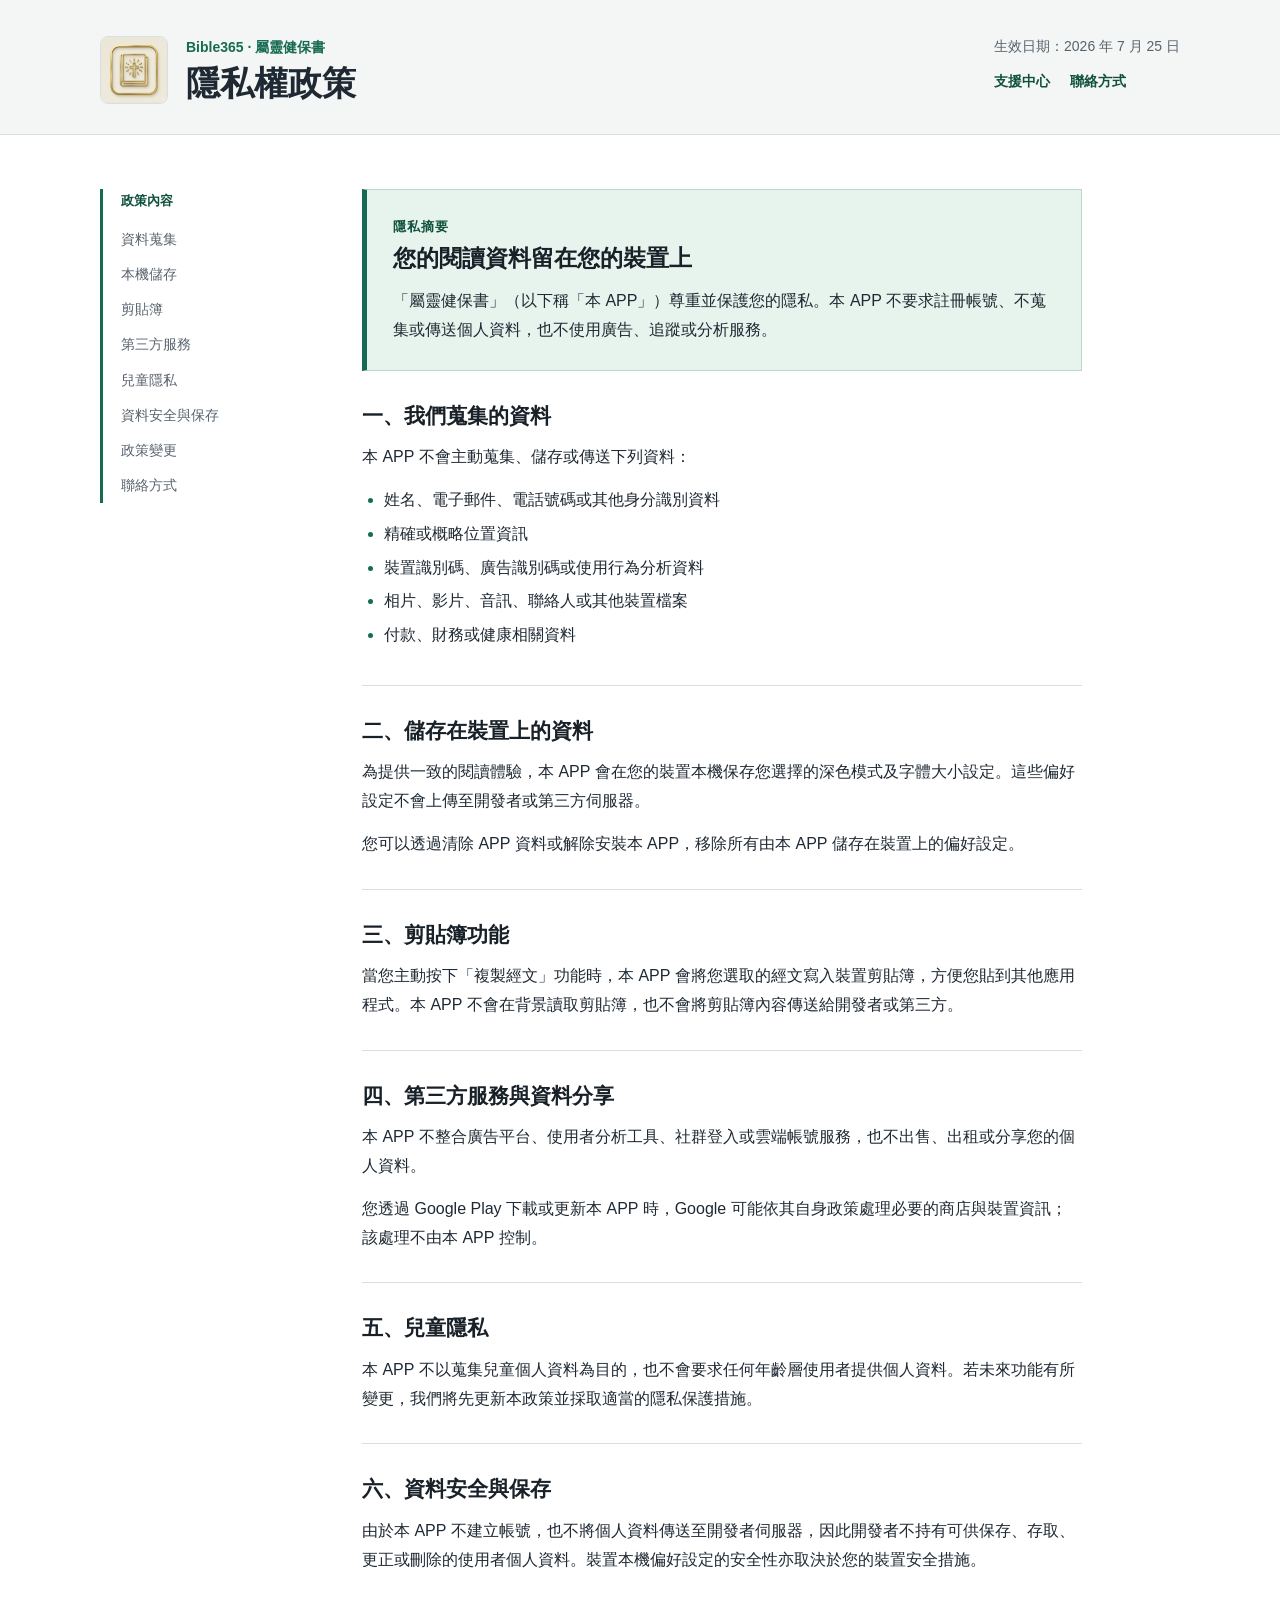
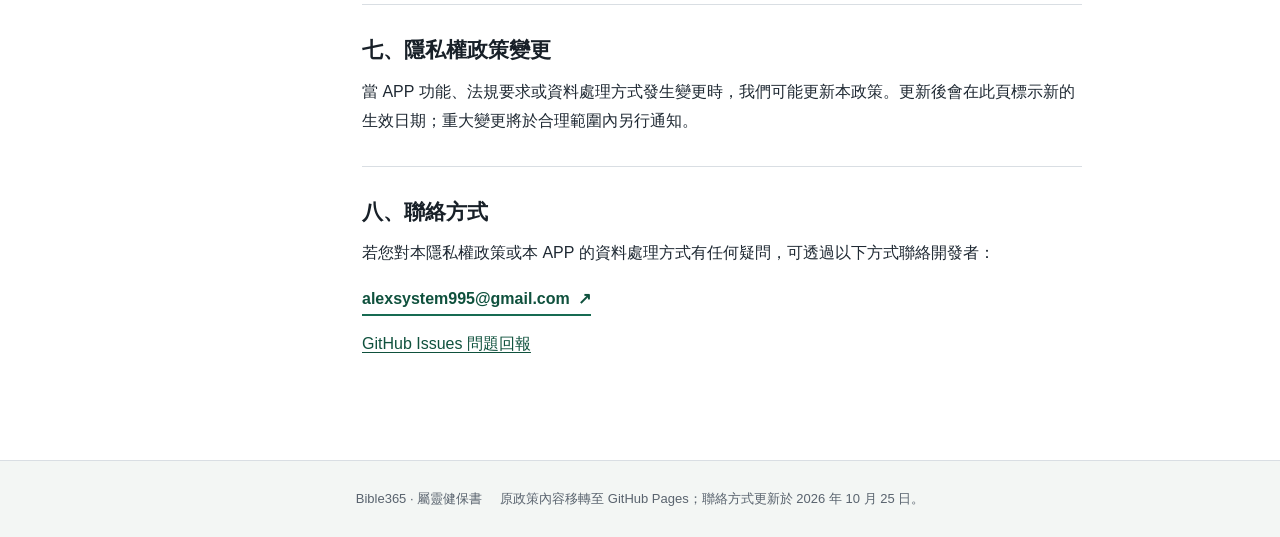
==== privacy/index.html @ 706f32ea "Migrate Bible365 support and privacy website to GitHub Pages" ====
<!doctype html>
<html lang="zh-Hant">
<head>
  <meta charset="utf-8">
  <meta name="viewport" content="width=device-width, initial-scale=1">
  <title>隱私權政策｜Bible365</title>
  <meta name="description" content="Bible365（屬靈健保書）App 隱私權政策與開發者聯絡方式。">
  <link rel="canonical" href="https://alexlu2020.github.io/bible365-support/privacy/">
  <link rel="icon" href="../icon.png">
  <link rel="apple-touch-icon" href="../icon.png">
  <link rel="stylesheet" href="../styles.css">
</head>
<body>
  <a class="skip-link" href="#main-content">跳至主要內容</a>
  <header class="site-header">
    <div class="header-inner">
      <div class="brand">
        <img src="../icon.png" width="68" height="68" alt="Bible365 App 圖示">
        <div><p class="app-label">Bible365 · 屬靈健保書</p><h1>隱私權政策</h1></div>
      </div>
      <div><p class="effective-date">生效日期：2026 年 7 月 25 日</p><nav class="top-links" aria-label="網站導覽"><a href="../">支援中心</a><a href="#contact">聯絡方式</a></nav></div>
    </div>
  </header>
  <main id="main-content" class="page-shell">
    <aside aria-label="政策內容導覽">
      <p class="toc-title">政策內容</p>
      <nav>
        <a href="#collection">資料蒐集</a>
        <a href="#local-storage">本機儲存</a>
        <a href="#clipboard">剪貼簿</a>
        <a href="#third-parties">第三方服務</a>
        <a href="#children">兒童隱私</a>
        <a href="#security">資料安全與保存</a>
        <a href="#changes">政策變更</a>
        <a href="#contact">聯絡方式</a>
      </nav>
    </aside>
    <article>
      <section class="summary" aria-labelledby="summary-title">
        <p class="eyebrow">隱私摘要</p>
        <h2 id="summary-title">您的閱讀資料留在您的裝置上</h2>
        <p>「屬靈健保書」（以下稱「本 APP」）尊重並保護您的隱私。本 APP 不要求註冊帳號、不蒐集或傳送個人資料，也不使用廣告、追蹤或分析服務。</p>
      </section>
      <section id="collection">
        <h2>一、我們蒐集的資料</h2>
        <p>本 APP 不會主動蒐集、儲存或傳送下列資料：</p>
        <ul>
          <li>姓名、電子郵件、電話號碼或其他身分識別資料</li>
          <li>精確或概略位置資訊</li>
          <li>裝置識別碼、廣告識別碼或使用行為分析資料</li>
          <li>相片、影片、音訊、聯絡人或其他裝置檔案</li>
          <li>付款、財務或健康相關資料</li>
        </ul>
      </section>
      <section id="local-storage">
        <h2>二、儲存在裝置上的資料</h2>
        <p>為提供一致的閱讀體驗，本 APP 會在您的裝置本機保存您選擇的深色模式及字體大小設定。這些偏好設定不會上傳至開發者或第三方伺服器。</p>
        <p>您可以透過清除 APP 資料或解除安裝本 APP，移除所有由本 APP 儲存在裝置上的偏好設定。</p>
      </section>
      <section id="clipboard">
        <h2>三、剪貼簿功能</h2>
        <p>當您主動按下「複製經文」功能時，本 APP 會將您選取的經文寫入裝置剪貼簿，方便您貼到其他應用程式。本 APP 不會在背景讀取剪貼簿，也不會將剪貼簿內容傳送給開發者或第三方。</p>
      </section>
      <section id="third-parties">
        <h2>四、第三方服務與資料分享</h2>
        <p>本 APP 不整合廣告平台、使用者分析工具、社群登入或雲端帳號服務，也不出售、出租或分享您的個人資料。</p>
        <p>您透過 Google Play 下載或更新本 APP 時，Google 可能依其自身政策處理必要的商店與裝置資訊；該處理不由本 APP 控制。</p>
      </section>
      <section id="children">
        <h2>五、兒童隱私</h2>
        <p>本 APP 不以蒐集兒童個人資料為目的，也不會要求任何年齡層使用者提供個人資料。若未來功能有所變更，我們將先更新本政策並採取適當的隱私保護措施。</p>
      </section>
      <section id="security">
        <h2>六、資料安全與保存</h2>
        <p>由於本 APP 不建立帳號，也不將個人資料傳送至開發者伺服器，因此開發者不持有可供保存、存取、更正或刪除的使用者個人資料。裝置本機偏好設定的安全性亦取決於您的裝置安全措施。</p>
      </section>
      <section id="changes">
        <h2>七、隱私權政策變更</h2>
        <p>當 APP 功能、法規要求或資料處理方式發生變更時，我們可能更新本政策。更新後會在此頁標示新的生效日期；重大變更將於合理範圍內另行通知。</p>
      </section>
      <section id="contact">
        <h2>八、聯絡方式</h2>
        <p>若您對本隱私權政策或本 APP 的資料處理方式有任何疑問，可透過以下方式聯絡開發者：</p>
        <p><a class="contact-link" href="mailto:alexsystem995@gmail.com">alexsystem995@gmail.com <span aria-hidden="true">↗</span></a></p>
        <p><a href="https://github.com/alexlu2020/bible365-support/issues" target="_blank" rel="noopener noreferrer">GitHub Issues 問題回報</a></p>
      </section>
    </article>
  </main>
  <footer><p>Bible365 · 屬靈健保書</p><p>原政策內容移轉至 GitHub Pages；聯絡方式更新於 2026 年 10 月 25 日。</p></footer>
</body>
</html>
---- styles.css ----
:root {
  --ink: #1f2933;
  --muted: #59636e;
  --line: #d9dee3;
  --paper: #ffffff;
  --wash: #f3f6f4;
  --accent: #176b52;
  --accent-dark: #0f513d;
  --highlight: #e7f3ed;
}
* { box-sizing: border-box; }
html { scroll-behavior: smooth; }
body { margin: 0; background: var(--paper); color: var(--ink); font-family: "Noto Sans TC", "PingFang TC", "Microsoft JhengHei", sans-serif; font-size: 16px; line-height: 1.8; }
a { color: var(--accent-dark); text-underline-offset: 3px; overflow-wrap: anywhere; }
a:focus-visible { outline: 3px solid var(--accent); outline-offset: 4px; border-radius: 2px; }
.skip-link { position: absolute; left: 12px; top: -100px; z-index: 5; padding: 8px 16px; background: var(--paper); border: 2px solid var(--accent); }
.skip-link:focus { top: 12px; }
.site-header { border-bottom: 1px solid var(--line); background: var(--wash); }
.header-inner { width: min(1080px, calc(100% - 40px)); margin: 0 auto; padding: 34px 0 30px; display: flex; align-items: flex-end; justify-content: space-between; gap: 28px; }
.brand { display: flex; align-items: center; gap: 18px; }
.brand img { width: 68px; height: 68px; border: 1px solid var(--line); border-radius: 8px; background: #fff; object-fit: contain; }
.app-label, .effective-date, .toc-title, .eyebrow, footer p { margin: 0; }
.app-label { color: var(--accent); font-size: 14px; font-weight: 700; }
h1 { margin: 2px 0 0; font-size: 34px; line-height: 1.25; font-weight: 800; }
.effective-date { color: var(--muted); font-size: 14px; }
.page-shell { width: min(1080px, calc(100% - 40px)); margin: 0 auto; display: grid; grid-template-columns: 190px minmax(0, 720px); gap: 72px; padding: 54px 0 72px; }
aside { align-self: start; position: sticky; top: 28px; border-left: 3px solid var(--accent); padding-left: 18px; }
.toc-title { margin-bottom: 9px; font-size: 13px; font-weight: 800; color: var(--accent-dark); }
nav { display: flex; flex-direction: column; }
nav a { padding: 5px 0; color: var(--muted); font-size: 14px; text-decoration: none; }
nav a:hover, nav a:focus-visible { color: var(--accent); text-decoration: underline; }
.top-links { flex-direction: row; flex-wrap: wrap; gap: 20px; }
.top-links a { padding: 10px 0; color: var(--accent-dark); font-weight: 700; }
article { min-width: 0; }
article section { scroll-margin-top: 28px; padding: 30px 0; border-bottom: 1px solid var(--line); }
article section:first-child { padding-top: 25px; }
article section:last-child { border-bottom: 0; }
.summary { border: 1px solid #b9d7c9; border-left: 5px solid var(--accent); padding: 25px 26px; background: var(--highlight); }
.eyebrow { color: var(--accent-dark); font-size: 13px; font-weight: 800; letter-spacing: .08em; }
h2 { margin: 0 0 12px; color: #182028; font-size: 21px; line-height: 1.45; font-weight: 800; }
.summary h2 { margin-top: 3px; font-size: 23px; }
p { margin: 0 0 14px; }
p:last-child { margin-bottom: 0; }
ul { margin: 8px 0 0; padding-left: 1.35em; }
li { margin: 5px 0; }
li::marker { color: var(--accent); }
.contact-link { display: inline-flex; align-items: center; gap: 8px; margin-top: 3px; border-bottom: 2px solid var(--accent); color: var(--accent-dark); font-weight: 800; text-decoration: none; max-width: 100%; }
.contact-link:hover { color: var(--accent); }
.muted { color: var(--muted); font-size: 14px; }
footer { border-top: 1px solid var(--line); background: var(--wash); padding: 26px 20px; display: flex; justify-content: center; flex-wrap: wrap; gap: 18px; color: var(--muted); font-size: 13px; text-align: center; }
@media (max-width: 760px) {
  .header-inner { width: min(100% - 32px, 680px); padding: 24px 0; align-items: flex-start; flex-direction: column; gap: 12px; }
  .brand { gap: 13px; }
  .brand img { width: 54px; height: 54px; }
  h1 { font-size: 28px; }
  .page-shell { width: min(100% - 32px, 680px); display: block; padding: 30px 0 52px; }
  aside { position: static; margin-bottom: 25px; }
  nav { flex-direction: row; flex-wrap: wrap; column-gap: 18px; row-gap: 2px; }
  nav a { padding: 8px 0; }
  article section { padding: 25px 0; }
  .summary { padding: 21px 18px; }
  article section:first-child { padding-top: 21px; }
  .summary h2 { font-size: 21px; }
  footer { flex-direction: column; gap: 2px; }
}
@media (prefers-reduced-motion: reduce) { html { scroll-behavior: auto; } }
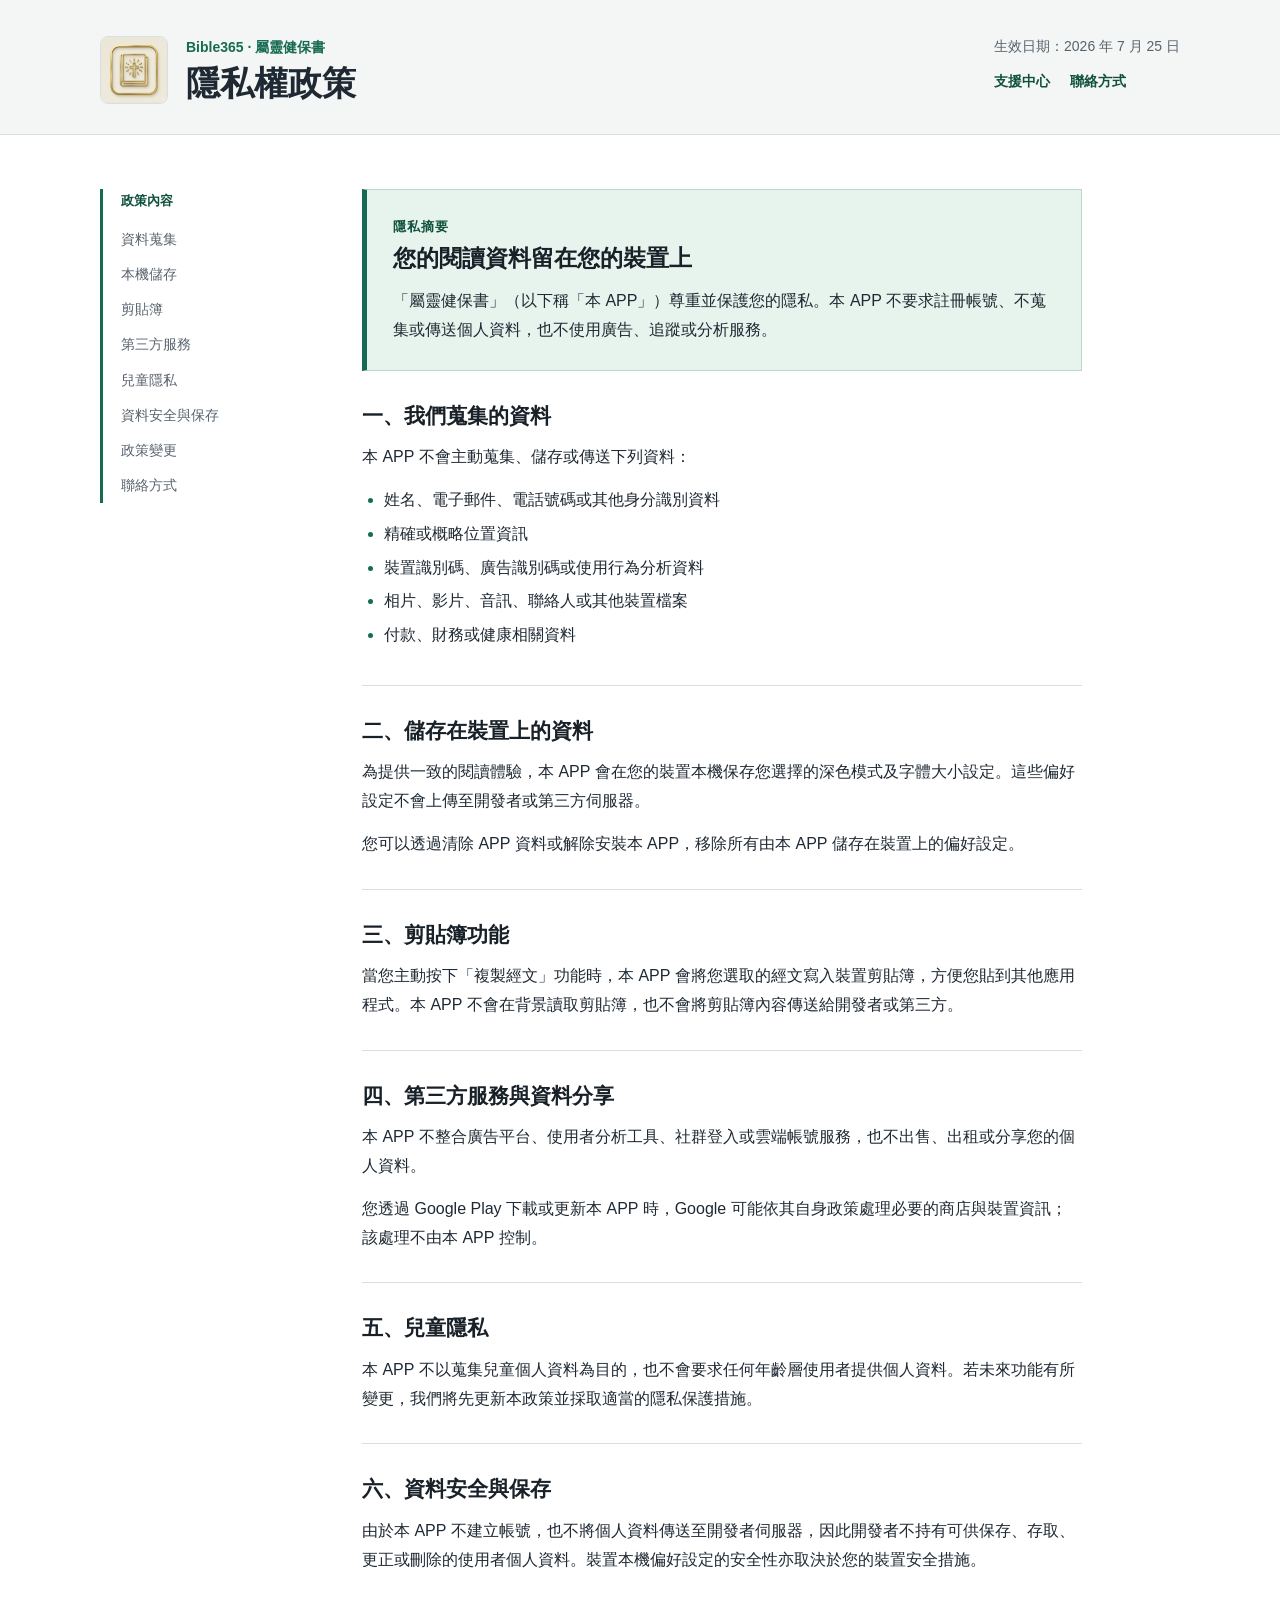
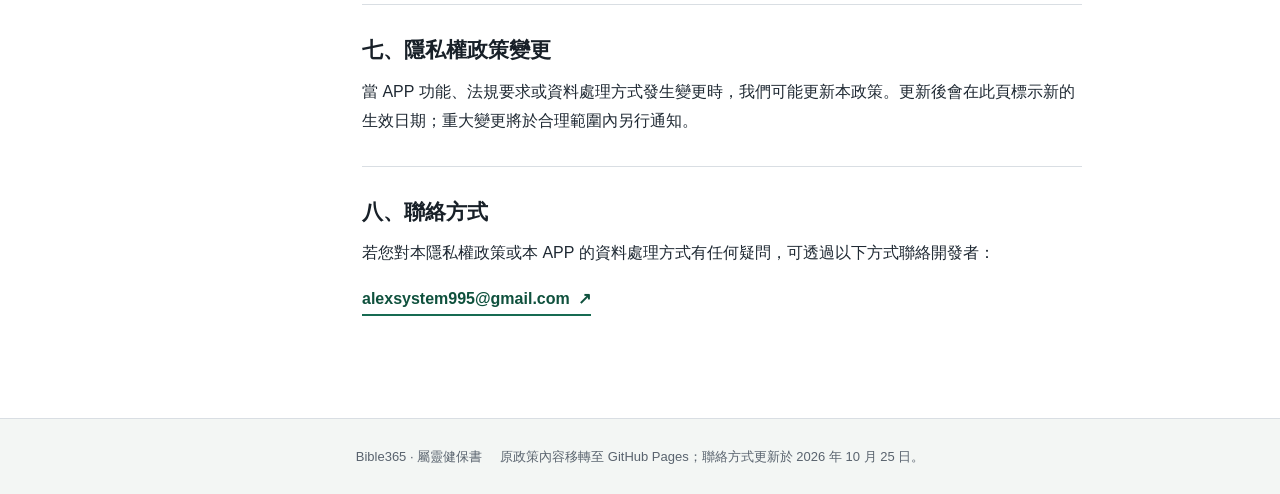
==== commit 11d4789a: "Remove GitHub Issues links and keep email-only support" ====
--- a/privacy/index.html
+++ b/privacy/index.html
@@ -82,7 +82,6 @@
         <h2>八、聯絡方式</h2>
         <p>若您對本隱私權政策或本 APP 的資料處理方式有任何疑問，可透過以下方式聯絡開發者：</p>
         <p><a class="contact-link" href="mailto:alexsystem995@gmail.com">alexsystem995@gmail.com <span aria-hidden="true">↗</span></a></p>
-        <p><a href="https://github.com/alexlu2020/bible365-support/issues" target="_blank" rel="noopener noreferrer">GitHub Issues 問題回報</a></p>
       </section>
     </article>
   </main>
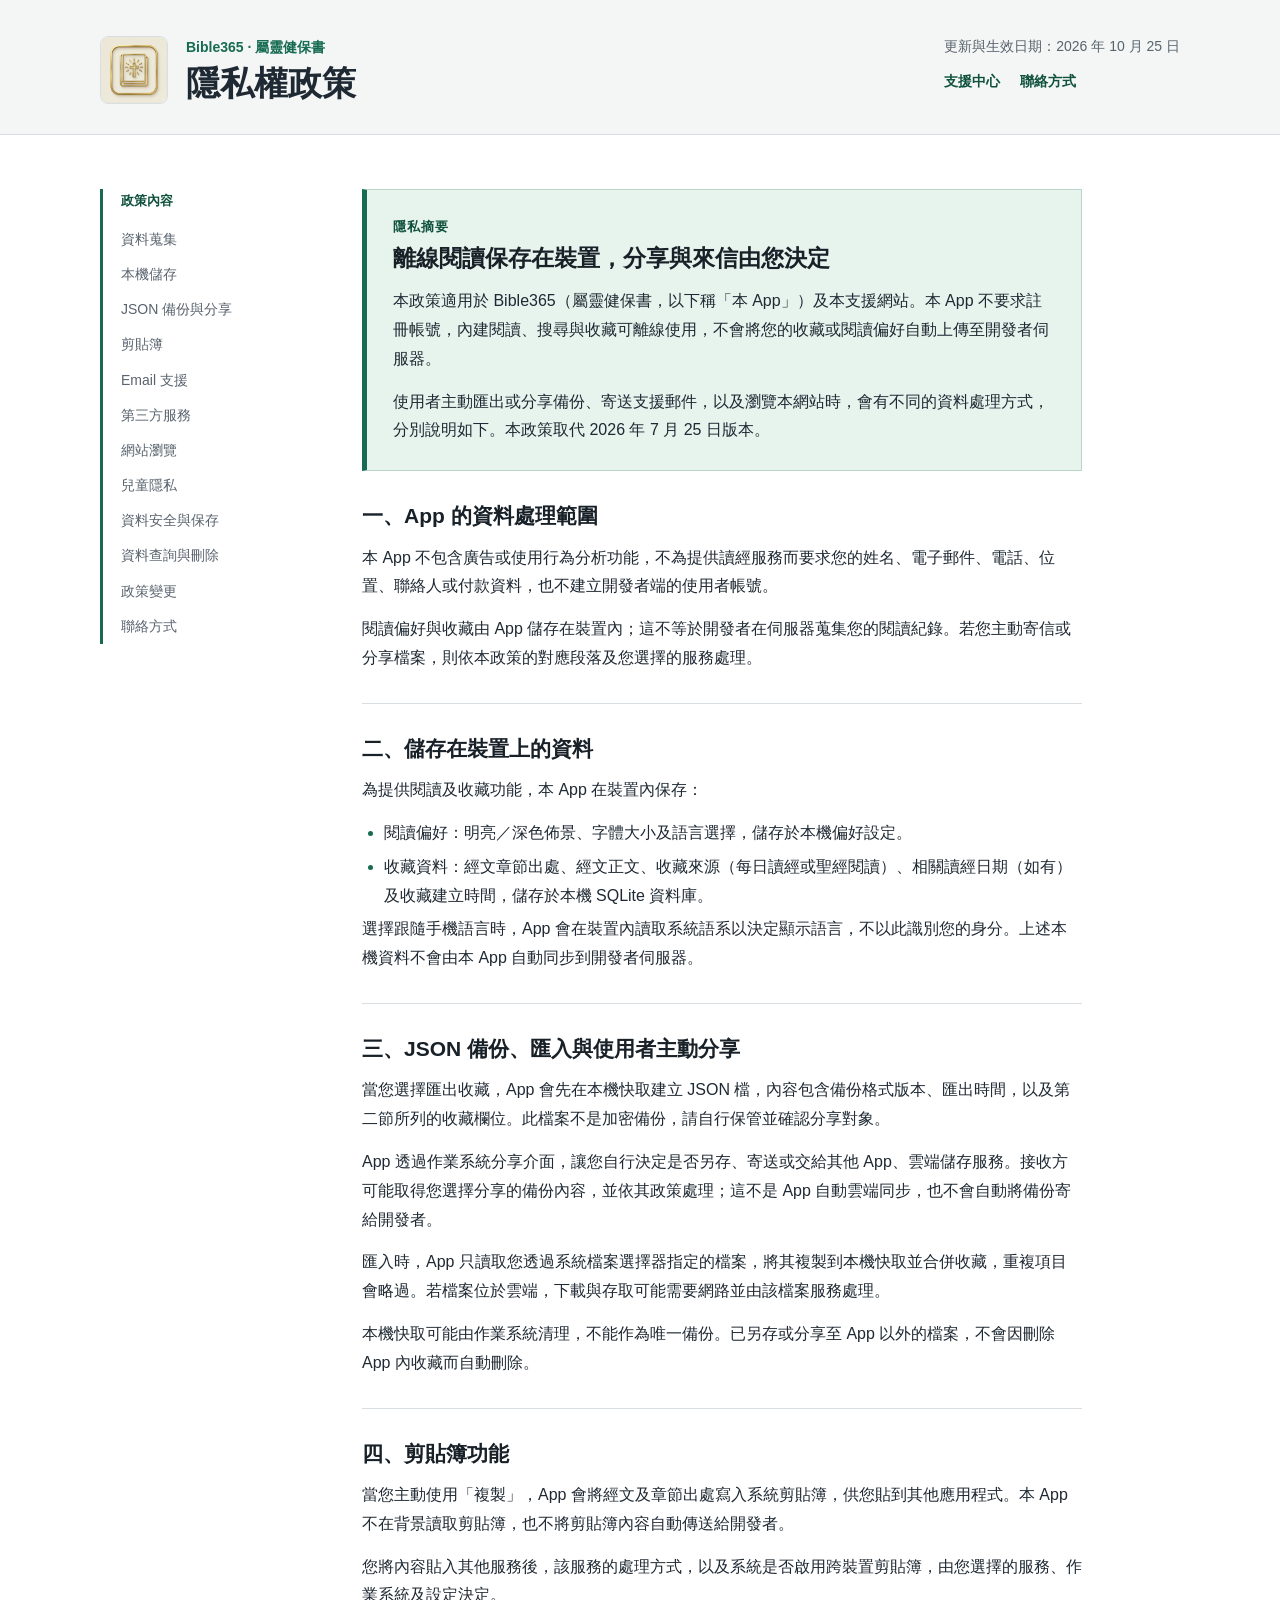
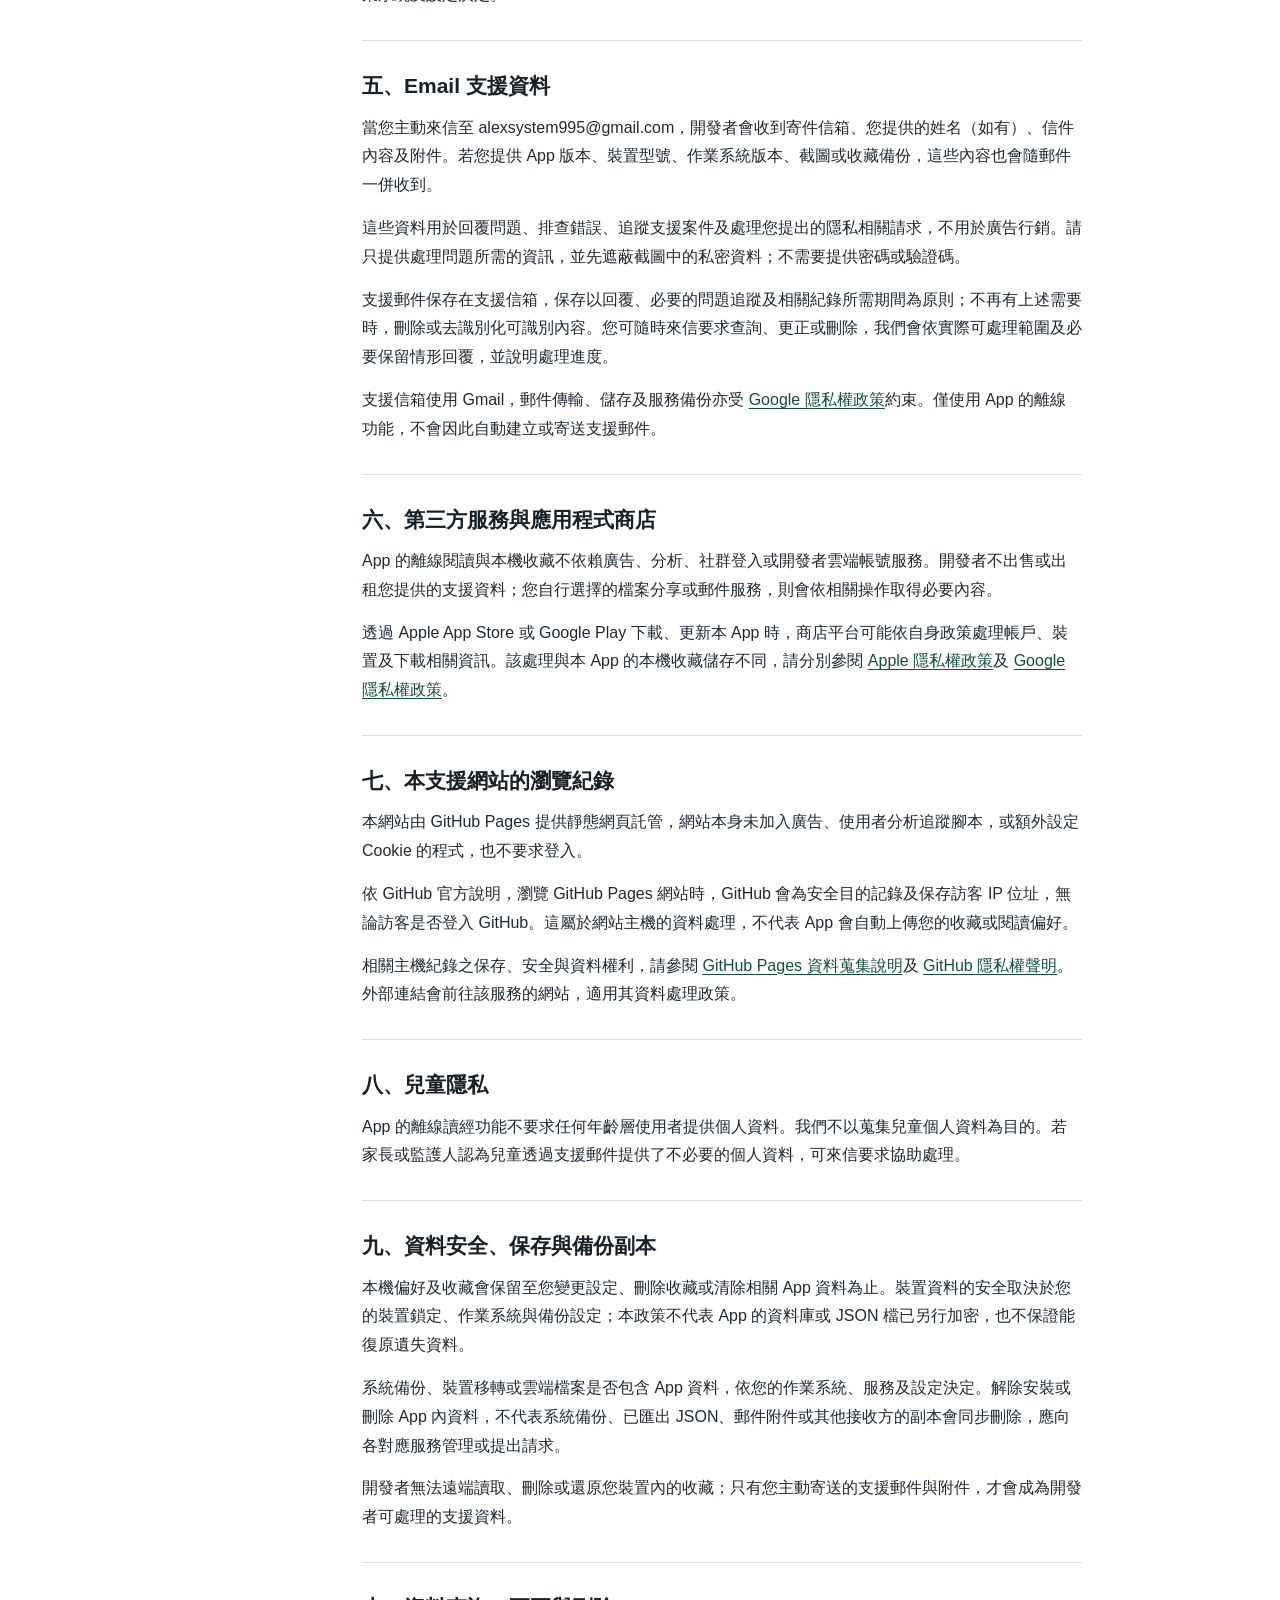
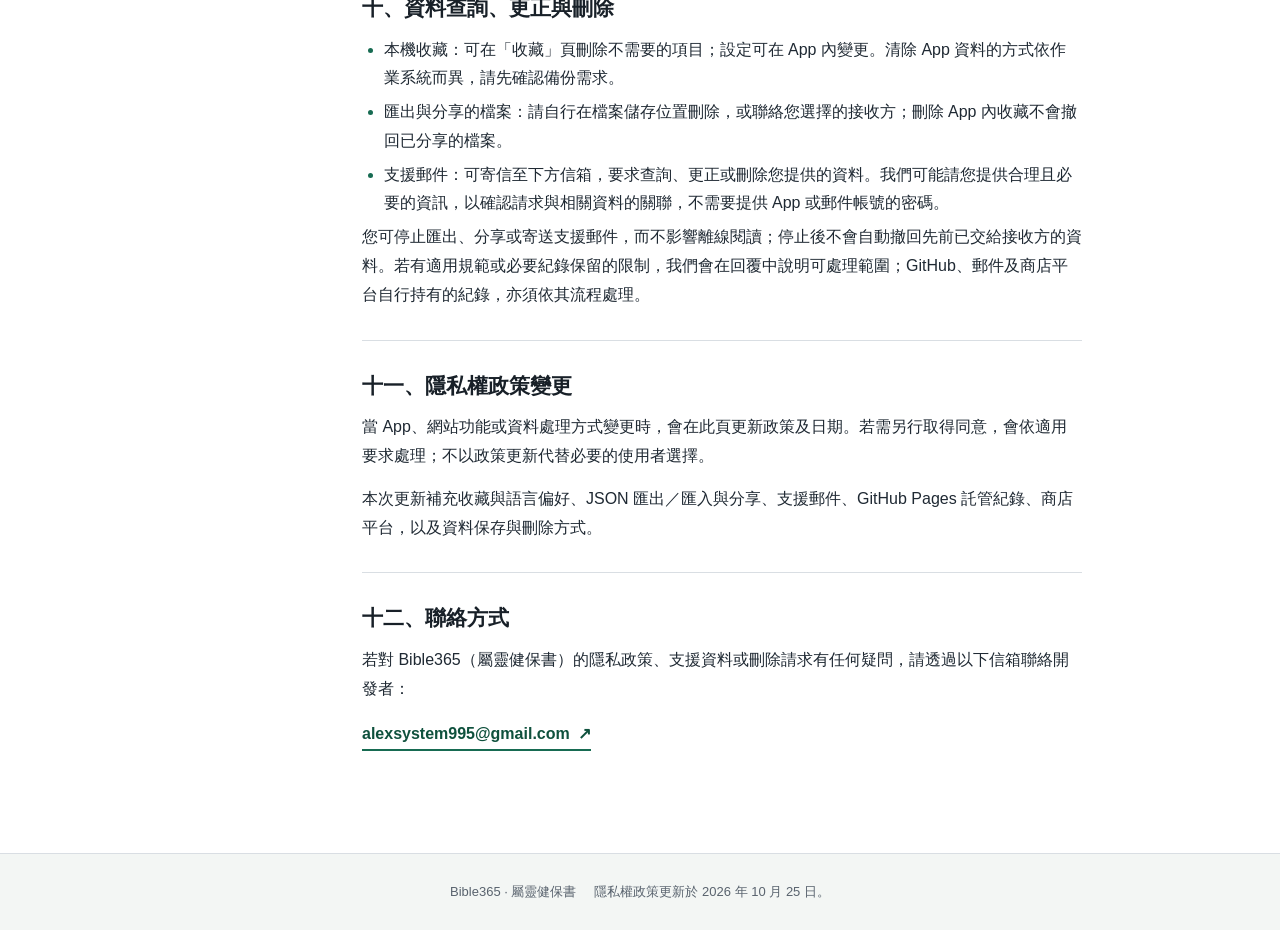
==== commit 631982a0: "Update privacy policy for favorites, backups, email support and hosting" ====
--- a/privacy/index.html
+++ b/privacy/index.html
@@ -4,7 +4,7 @@
   <meta charset="utf-8">
   <meta name="viewport" content="width=device-width, initial-scale=1">
   <title>隱私權政策｜Bible365</title>
-  <meta name="description" content="Bible365（屬靈健保書）App 隱私權政策與開發者聯絡方式。">
+  <meta name="description" content="Bible365（屬靈健保書）的本機收藏、JSON 備份、剪貼簿、Email 支援及 GitHub Pages 網站資料處理說明。">
   <link rel="canonical" href="https://alexlu2020.github.io/bible365-support/privacy/">
   <link rel="icon" href="../icon.png">
   <link rel="apple-touch-icon" href="../icon.png">
@@ -18,7 +18,7 @@
         <img src="../icon.png" width="68" height="68" alt="Bible365 App 圖示">
         <div><p class="app-label">Bible365 · 屬靈健保書</p><h1>隱私權政策</h1></div>
       </div>
-      <div><p class="effective-date">生效日期：2026 年 7 月 25 日</p><nav class="top-links" aria-label="網站導覽"><a href="../">支援中心</a><a href="#contact">聯絡方式</a></nav></div>
+      <div><p class="effective-date">更新與生效日期：2026 年 10 月 25 日</p><nav class="top-links" aria-label="網站導覽"><a href="../">支援中心</a><a href="#contact">聯絡方式</a></nav></div>
     </div>
   </header>
   <main id="main-content" class="page-shell">
@@ -27,10 +27,14 @@
       <nav>
         <a href="#collection">資料蒐集</a>
         <a href="#local-storage">本機儲存</a>
+        <a href="#backups">JSON 備份與分享</a>
         <a href="#clipboard">剪貼簿</a>
+        <a href="#support-email">Email 支援</a>
         <a href="#third-parties">第三方服務</a>
+        <a href="#website">網站瀏覽</a>
         <a href="#children">兒童隱私</a>
         <a href="#security">資料安全與保存</a>
+        <a href="#rights">資料查詢與刪除</a>
         <a href="#changes">政策變更</a>
         <a href="#contact">聯絡方式</a>
       </nav>
@@ -38,53 +42,85 @@
     <article>
       <section class="summary" aria-labelledby="summary-title">
         <p class="eyebrow">隱私摘要</p>
-        <h2 id="summary-title">您的閱讀資料留在您的裝置上</h2>
-        <p>「屬靈健保書」（以下稱「本 APP」）尊重並保護您的隱私。本 APP 不要求註冊帳號、不蒐集或傳送個人資料，也不使用廣告、追蹤或分析服務。</p>
+        <h2 id="summary-title">離線閱讀保存在裝置，分享與來信由您決定</h2>
+        <p>本政策適用於 Bible365（屬靈健保書，以下稱「本 App」）及本支援網站。本 App 不要求註冊帳號，內建閱讀、搜尋與收藏可離線使用，不會將您的收藏或閱讀偏好自動上傳至開發者伺服器。</p>
+        <p>使用者主動匯出或分享備份、寄送支援郵件，以及瀏覽本網站時，會有不同的資料處理方式，分別說明如下。本政策取代 2026 年 7 月 25 日版本。</p>
       </section>
       <section id="collection">
-        <h2>一、我們蒐集的資料</h2>
-        <p>本 APP 不會主動蒐集、儲存或傳送下列資料：</p>
-        <ul>
-          <li>姓名、電子郵件、電話號碼或其他身分識別資料</li>
-          <li>精確或概略位置資訊</li>
-          <li>裝置識別碼、廣告識別碼或使用行為分析資料</li>
-          <li>相片、影片、音訊、聯絡人或其他裝置檔案</li>
-          <li>付款、財務或健康相關資料</li>
-        </ul>
+        <h2>一、App 的資料處理範圍</h2>
+        <p>本 App 不包含廣告或使用行為分析功能，不為提供讀經服務而要求您的姓名、電子郵件、電話、位置、聯絡人或付款資料，也不建立開發者端的使用者帳號。</p>
+        <p>閱讀偏好與收藏由 App 儲存在裝置內；這不等於開發者在伺服器蒐集您的閱讀紀錄。若您主動寄信或分享檔案，則依本政策的對應段落及您選擇的服務處理。</p>
       </section>
       <section id="local-storage">
         <h2>二、儲存在裝置上的資料</h2>
-        <p>為提供一致的閱讀體驗，本 APP 會在您的裝置本機保存您選擇的深色模式及字體大小設定。這些偏好設定不會上傳至開發者或第三方伺服器。</p>
-        <p>您可以透過清除 APP 資料或解除安裝本 APP，移除所有由本 APP 儲存在裝置上的偏好設定。</p>
+        <p>為提供閱讀及收藏功能，本 App 在裝置內保存：</p>
+        <ul>
+          <li>閱讀偏好：明亮／深色佈景、字體大小及語言選擇，儲存於本機偏好設定。</li>
+          <li>收藏資料：經文章節出處、經文正文、收藏來源（每日讀經或聖經閱讀）、相關讀經日期（如有）及收藏建立時間，儲存於本機 SQLite 資料庫。</li>
+        </ul>
+        <p>選擇跟隨手機語言時，App 會在裝置內讀取系統語系以決定顯示語言，不以此識別您的身分。上述本機資料不會由本 App 自動同步到開發者伺服器。</p>
+      </section>
+      <section id="backups">
+        <h2>三、JSON 備份、匯入與使用者主動分享</h2>
+        <p>當您選擇匯出收藏，App 會先在本機快取建立 JSON 檔，內容包含備份格式版本、匯出時間，以及第二節所列的收藏欄位。此檔案不是加密備份，請自行保管並確認分享對象。</p>
+        <p>App 透過作業系統分享介面，讓您自行決定是否另存、寄送或交給其他 App、雲端儲存服務。接收方可能取得您選擇分享的備份內容，並依其政策處理；這不是 App 自動雲端同步，也不會自動將備份寄給開發者。</p>
+        <p>匯入時，App 只讀取您透過系統檔案選擇器指定的檔案，將其複製到本機快取並合併收藏，重複項目會略過。若檔案位於雲端，下載與存取可能需要網路並由該檔案服務處理。</p>
+        <p>本機快取可能由作業系統清理，不能作為唯一備份。已另存或分享至 App 以外的檔案，不會因刪除 App 內收藏而自動刪除。</p>
       </section>
       <section id="clipboard">
-        <h2>三、剪貼簿功能</h2>
-        <p>當您主動按下「複製經文」功能時，本 APP 會將您選取的經文寫入裝置剪貼簿，方便您貼到其他應用程式。本 APP 不會在背景讀取剪貼簿，也不會將剪貼簿內容傳送給開發者或第三方。</p>
+        <h2>四、剪貼簿功能</h2>
+        <p>當您主動使用「複製」，App 會將經文及章節出處寫入系統剪貼簿，供您貼到其他應用程式。本 App 不在背景讀取剪貼簿，也不將剪貼簿內容自動傳送給開發者。</p>
+        <p>您將內容貼入其他服務後，該服務的處理方式，以及系統是否啟用跨裝置剪貼簿，由您選擇的服務、作業系統及設定決定。</p>
+      </section>
+      <section id="support-email">
+        <h2>五、Email 支援資料</h2>
+        <p>當您主動來信至 alexsystem995@gmail.com，開發者會收到寄件信箱、您提供的姓名（如有）、信件內容及附件。若您提供 App 版本、裝置型號、作業系統版本、截圖或收藏備份，這些內容也會隨郵件一併收到。</p>
+        <p>這些資料用於回覆問題、排查錯誤、追蹤支援案件及處理您提出的隱私相關請求，不用於廣告行銷。請只提供處理問題所需的資訊，並先遮蔽截圖中的私密資料；不需要提供密碼或驗證碼。</p>
+        <p>支援郵件保存在支援信箱，保存以回覆、必要的問題追蹤及相關紀錄所需期間為原則；不再有上述需要時，刪除或去識別化可識別內容。您可隨時來信要求查詢、更正或刪除，我們會依實際可處理範圍及必要保留情形回覆，並說明處理進度。</p>
+        <p>支援信箱使用 Gmail，郵件傳輸、儲存及服務備份亦受 <a href="https://policies.google.com/privacy" target="_blank" rel="noopener noreferrer">Google 隱私權政策</a>約束。僅使用 App 的離線功能，不會因此自動建立或寄送支援郵件。</p>
       </section>
       <section id="third-parties">
-        <h2>四、第三方服務與資料分享</h2>
-        <p>本 APP 不整合廣告平台、使用者分析工具、社群登入或雲端帳號服務，也不出售、出租或分享您的個人資料。</p>
-        <p>您透過 Google Play 下載或更新本 APP 時，Google 可能依其自身政策處理必要的商店與裝置資訊；該處理不由本 APP 控制。</p>
+        <h2>六、第三方服務與應用程式商店</h2>
+        <p>App 的離線閱讀與本機收藏不依賴廣告、分析、社群登入或開發者雲端帳號服務。開發者不出售或出租您提供的支援資料；您自行選擇的檔案分享或郵件服務，則會依相關操作取得必要內容。</p>
+        <p>透過 Apple App Store 或 Google Play 下載、更新本 App 時，商店平台可能依自身政策處理帳戶、裝置及下載相關資訊。該處理與本 App 的本機收藏儲存不同，請分別參閱 <a href="https://www.apple.com/legal/privacy/" target="_blank" rel="noopener noreferrer">Apple 隱私權政策</a>及 <a href="https://policies.google.com/privacy" target="_blank" rel="noopener noreferrer">Google 隱私權政策</a>。</p>
+      </section>
+      <section id="website">
+        <h2>七、本支援網站的瀏覽紀錄</h2>
+        <p>本網站由 GitHub Pages 提供靜態網頁託管，網站本身未加入廣告、使用者分析追蹤腳本，或額外設定 Cookie 的程式，也不要求登入。</p>
+        <p>依 GitHub 官方說明，瀏覽 GitHub Pages 網站時，GitHub 會為安全目的記錄及保存訪客 IP 位址，無論訪客是否登入 GitHub。這屬於網站主機的資料處理，不代表 App 會自動上傳您的收藏或閱讀偏好。</p>
+        <p>相關主機紀錄之保存、安全與資料權利，請參閱 <a href="https://docs.github.com/en/pages/getting-started-with-github-pages/what-is-github-pages#data-collection" target="_blank" rel="noopener noreferrer">GitHub Pages 資料蒐集說明</a>及 <a href="https://docs.github.com/en/site-policy/privacy-policies/github-general-privacy-statement" target="_blank" rel="noopener noreferrer">GitHub 隱私權聲明</a>。外部連結會前往該服務的網站，適用其資料處理政策。</p>
       </section>
       <section id="children">
-        <h2>五、兒童隱私</h2>
-        <p>本 APP 不以蒐集兒童個人資料為目的，也不會要求任何年齡層使用者提供個人資料。若未來功能有所變更，我們將先更新本政策並採取適當的隱私保護措施。</p>
+        <h2>八、兒童隱私</h2>
+        <p>App 的離線讀經功能不要求任何年齡層使用者提供個人資料。我們不以蒐集兒童個人資料為目的。若家長或監護人認為兒童透過支援郵件提供了不必要的個人資料，可來信要求協助處理。</p>
       </section>
       <section id="security">
-        <h2>六、資料安全與保存</h2>
-        <p>由於本 APP 不建立帳號，也不將個人資料傳送至開發者伺服器，因此開發者不持有可供保存、存取、更正或刪除的使用者個人資料。裝置本機偏好設定的安全性亦取決於您的裝置安全措施。</p>
+        <h2>九、資料安全、保存與備份副本</h2>
+        <p>本機偏好及收藏會保留至您變更設定、刪除收藏或清除相關 App 資料為止。裝置資料的安全取決於您的裝置鎖定、作業系統與備份設定；本政策不代表 App 的資料庫或 JSON 檔已另行加密，也不保證能復原遺失資料。</p>
+        <p>系統備份、裝置移轉或雲端檔案是否包含 App 資料，依您的作業系統、服務及設定決定。解除安裝或刪除 App 內資料，不代表系統備份、已匯出 JSON、郵件附件或其他接收方的副本會同步刪除，應向各對應服務管理或提出請求。</p>
+        <p>開發者無法遠端讀取、刪除或還原您裝置內的收藏；只有您主動寄送的支援郵件與附件，才會成為開發者可處理的支援資料。</p>
+      </section>
+      <section id="rights">
+        <h2>十、資料查詢、更正與刪除</h2>
+        <ul>
+          <li>本機收藏：可在「收藏」頁刪除不需要的項目；設定可在 App 內變更。清除 App 資料的方式依作業系統而異，請先確認備份需求。</li>
+          <li>匯出與分享的檔案：請自行在檔案儲存位置刪除，或聯絡您選擇的接收方；刪除 App 內收藏不會撤回已分享的檔案。</li>
+          <li>支援郵件：可寄信至下方信箱，要求查詢、更正或刪除您提供的資料。我們可能請您提供合理且必要的資訊，以確認請求與相關資料的關聯，不需要提供 App 或郵件帳號的密碼。</li>
+        </ul>
+        <p>您可停止匯出、分享或寄送支援郵件，而不影響離線閱讀；停止後不會自動撤回先前已交給接收方的資料。若有適用規範或必要紀錄保留的限制，我們會在回覆中說明可處理範圍；GitHub、郵件及商店平台自行持有的紀錄，亦須依其流程處理。</p>
       </section>
       <section id="changes">
-        <h2>七、隱私權政策變更</h2>
-        <p>當 APP 功能、法規要求或資料處理方式發生變更時，我們可能更新本政策。更新後會在此頁標示新的生效日期；重大變更將於合理範圍內另行通知。</p>
+        <h2>十一、隱私權政策變更</h2>
+        <p>當 App、網站功能或資料處理方式變更時，會在此頁更新政策及日期。若需另行取得同意，會依適用要求處理；不以政策更新代替必要的使用者選擇。</p>
+        <p>本次更新補充收藏與語言偏好、JSON 匯出／匯入與分享、支援郵件、GitHub Pages 託管紀錄、商店平台，以及資料保存與刪除方式。</p>
       </section>
       <section id="contact">
-        <h2>八、聯絡方式</h2>
-        <p>若您對本隱私權政策或本 APP 的資料處理方式有任何疑問，可透過以下方式聯絡開發者：</p>
+        <h2>十二、聯絡方式</h2>
+        <p>若對 Bible365（屬靈健保書）的隱私政策、支援資料或刪除請求有任何疑問，請透過以下信箱聯絡開發者：</p>
         <p><a class="contact-link" href="mailto:alexsystem995@gmail.com">alexsystem995@gmail.com <span aria-hidden="true">↗</span></a></p>
       </section>
     </article>
   </main>
-  <footer><p>Bible365 · 屬靈健保書</p><p>原政策內容移轉至 GitHub Pages；聯絡方式更新於 2026 年 10 月 25 日。</p></footer>
+  <footer><p>Bible365 · 屬靈健保書</p><p>隱私權政策更新於 2026 年 10 月 25 日。</p></footer>
 </body>
 </html>
